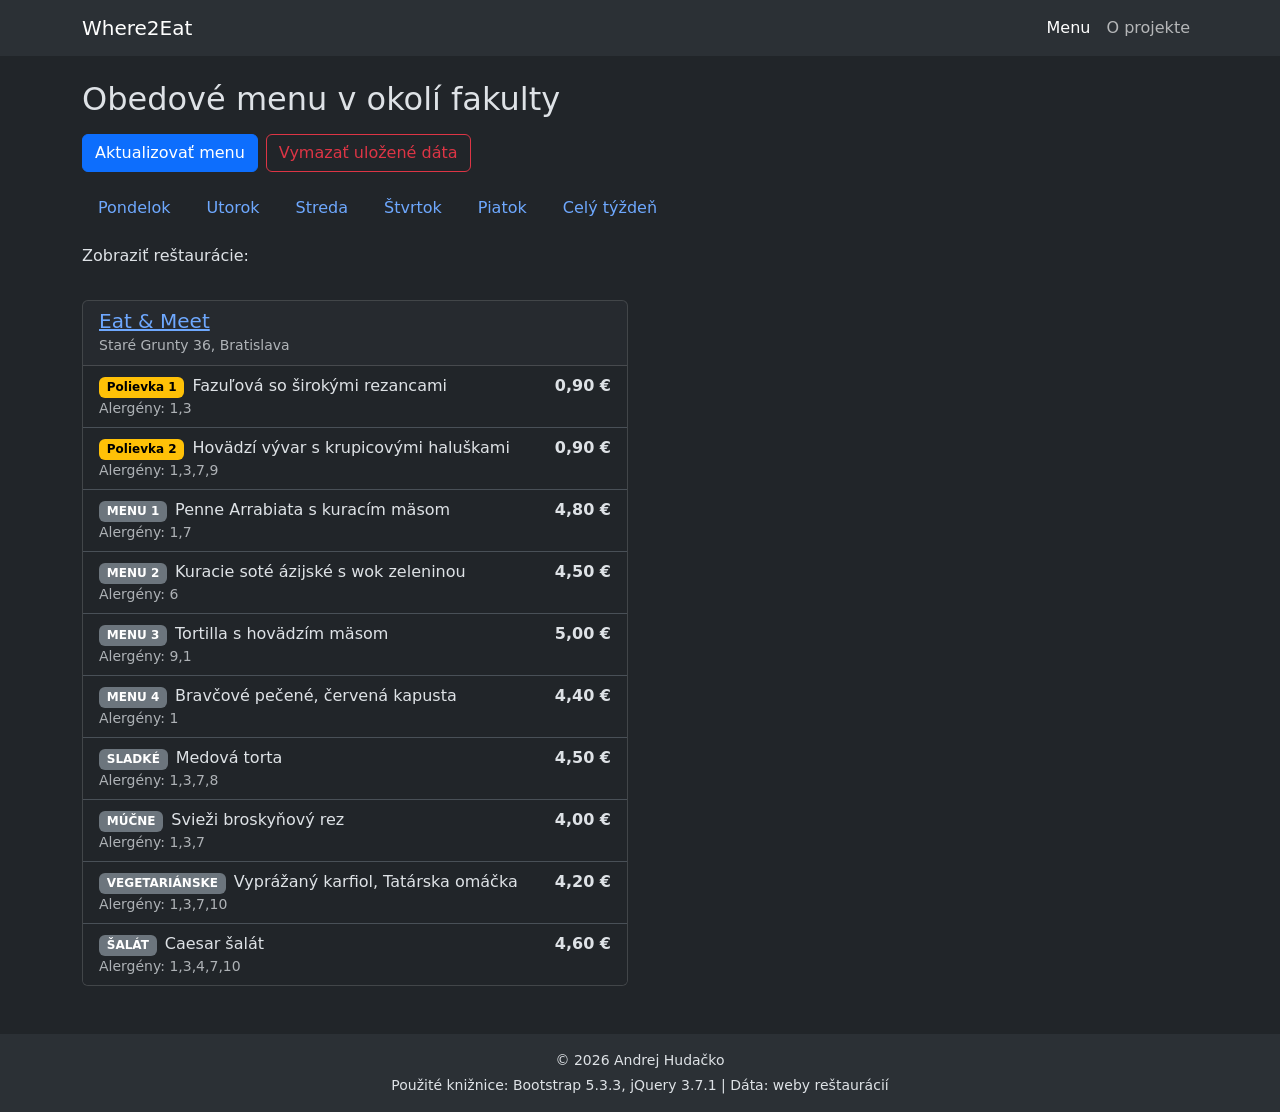
==== index.html @ 6b37eb82 "Prepínanie dní cez záložky (jQuery)" ====
<!DOCTYPE html>
<html lang="sk" data-bs-theme="dark">
<head>
    <meta charset="UTF-8">
    <meta name="viewport" content="width=device-width, initial-scale=1.0">
    <title>Where2Eat | Obedové menu v okolí FEI</title>
    <meta name="descripti                  on" content="Denné menu reštaurácií v okolí FEI STU na jednom mieste.">
    <link rel="icon" type="image/png" href="favicon_p.png">

    <!-- Bootstrap (CSS knižnica) -->
    <link rel="stylesheet" href="https://cdn.jsdelivr.net/npm/bootstrap@5.3.3/dist/css/bootstrap.min.css">
    <!-- vlastné štýly až po Bootstrape, aby ich mohli prepísať -->
    <link rel="stylesheet" href="css/styles.css">
</head>
<body>
    <header>
        <!-- navbar-expand-md: na mobile sa menu zbalí do hamburgera -->
        <nav class="navbar navbar-expand-md bg-body-tertiary">
            <div class="container">
                <a class="navbar-brand" href="index.html">Where2Eat</a>
                <button class="navbar-toggler" type="button" data-bs-toggle="collapse"
                        data-bs-target="#main-nav" aria-controls="main-nav"
                        aria-expanded="false" aria-label="Zobraziť menu">
                    <span class="navbar-toggler-icon"></span>
                </button>
                <div class="collapse navbar-collapse" id="main-nav">
                    <ul class="navbar-nav ms-auto">
                        <li class="nav-item"><a class="nav-link active" href="index.html">Menu</a></li>
                        <li class="nav-item"><a class="nav-link" href="docs/about_project.html">O projekte</a></li>
                    </ul>
                </div>
            </div>
        </nav>
    </header>

    <main class="container my-4">
        <h1 class="h2 mb-3">Obedové menu v okolí fakulty</h1>

        <!-- tlačidlá na obnovu a vymazanie dát -->
        <section class="mb-3 d-flex flex-wrap gap-2" aria-label="Ovládanie dát">
            <button type="button" class="btn btn-primary" id="btn-update">Aktualizovať menu</button>
            <button type="button" class="btn btn-outline-danger" id="btn-clear">Vymazať uložené dáta</button>
        </section>

        <!-- výber dňa (JS prepína triedu active) -->
        <nav aria-label="Výber dňa" class="mb-3">
            <ul class="nav nav-pills flex-wrap gap-1" id="day-tabs"> 
                <li class="nav-item"><button type="button" class="nav-link" data-day="1">Pondelok</button></li>
                <li class="nav-item"><button type="button" class="nav-link" data-day="2">Utorok</button></li>
                <li class="nav-item"><button type="button" class="nav-link" data-day="3">Streda</button></li>
                <li class="nav-item"><button type="button" class="nav-link" data-day="4">Štvrtok</button></li>
                <li class="nav-item"><button type="button" class="nav-link" data-day="5">Piatok</button></li>
                <li class="nav-item"><button type="button" class="nav-link" data-day="week">Celý týždeň</button></li>
            </ul>
        </nav>

        <!-- filter reštaurácií (zaškrtávacie políčka doplní JS) -->
        <fieldset class="mb-4">
            <legend class="fs-6">Zobraziť reštaurácie:</legend>
            <div id="restaurant-filter" class="d-flex flex-wrap gap-3"></div>
        </fieldset>

        <!-- indikátor načítavania; d-none = skryté -->
        <div id="loading" class="text-center my-5 d-none">
            <div class="spinner-border" role="status">
                <span class="visually-hidden">Načítavam…</span>
            </div>
            <p class="mt-2">Načítavam menu…</p>
        </div>

        <!-- sem JS vykreslí karty reštaurácií --> 
        <section id="menu" class="row g-4" aria-live="polite"></section>
    </main>

    <footer class="bg-body-tertiary py-3 mt-5">
        <div class="container text-center small">
            <p class="mb-1">&copy; 2026 Andrej Hudačko</p>
            <p class="mb-0">Použité knižnice: Bootstrap 5.3.3, jQuery 3.7.1 | Dáta: weby reštaurácií</p>
        </div>
    </footer>

    <!-- jQuery a Bootstrap (JS) -->
    <script src="https://code.jquery.com/jquery-3.7.1.min.js"></script>
    <script src="https://cdn.jsdelivr.net/npm/bootstrap@5.3.3/dist/js/bootstrap.bundle.min.js"></script>
    <!-- vlastný kód; poradie: parsery, ukladanie, hlavná logika -->
    <script src="js/parsers.js"></script>
    <script src="js/storage.js"></script>
    <script src="js/app.js"></script>
</body>
</html>
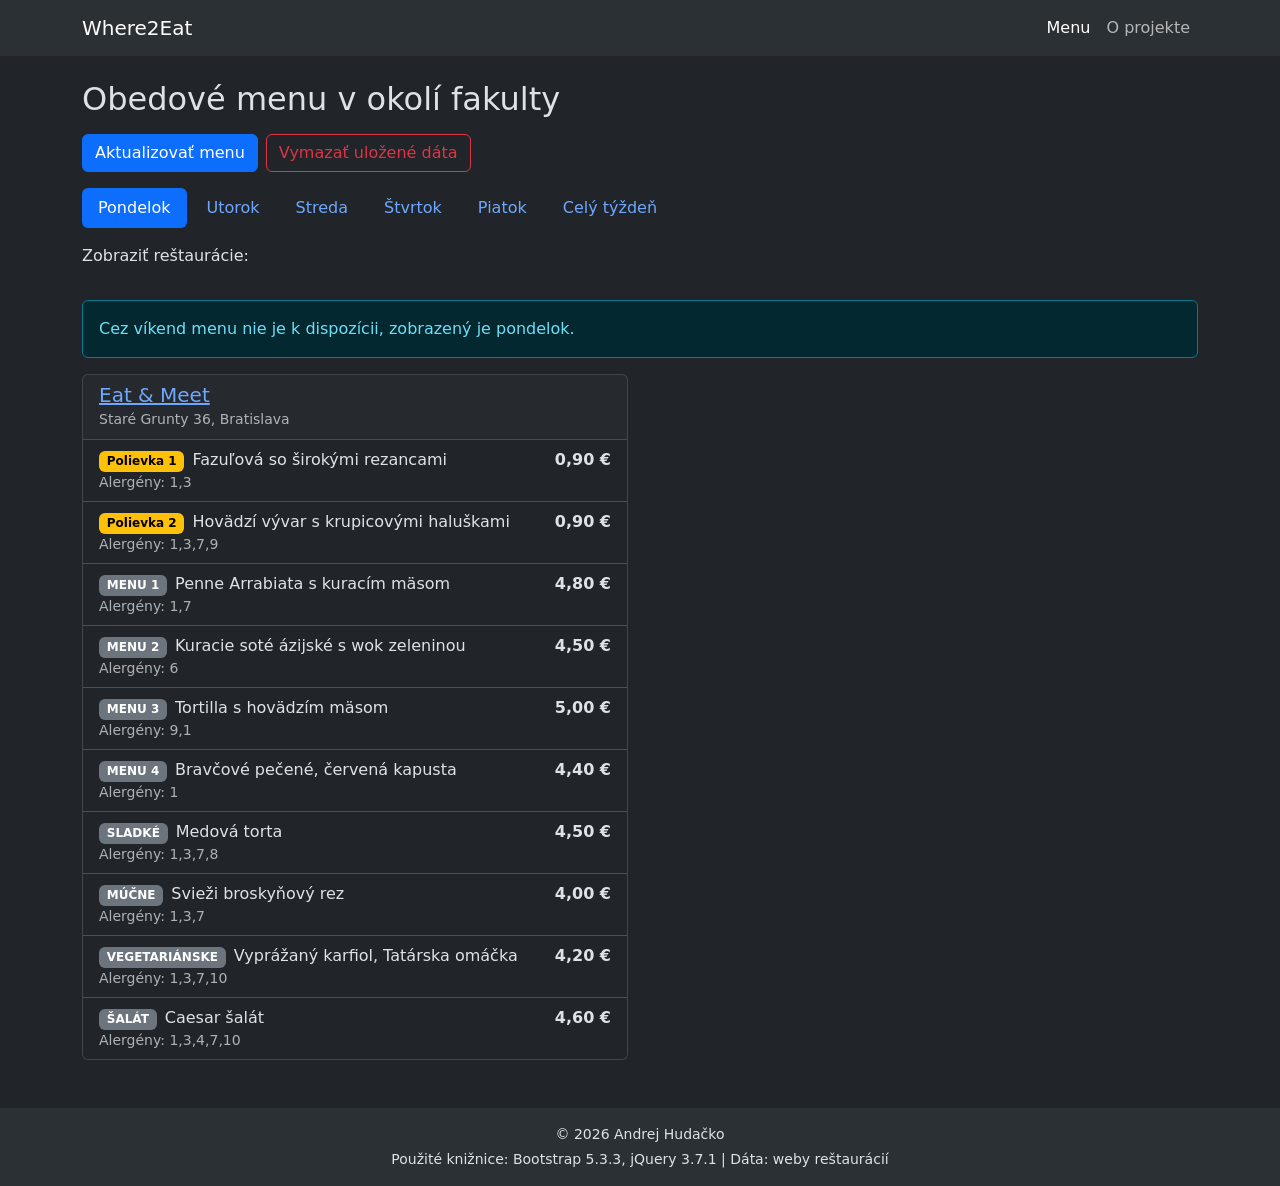
==== commit 092055a7: "Predvolený dnešný deň, správa cez víkend" ====
--- a/index.html
+++ b/index.html
@@ -60,6 +60,8 @@
             <div id="restaurant-filter" class="d-flex flex-wrap gap-3"></div>
         </fieldset>
 
+
+        <p id="weekend-msg" class="alert alert-info d-none">Cez víkend menu nie je k dispozícii, zobrazený je pondelok.</p>
         <!-- indikátor načítavania; d-none = skryté -->
         <div id="loading" class="text-center my-5 d-none">
             <div class="spinner-border" role="status">
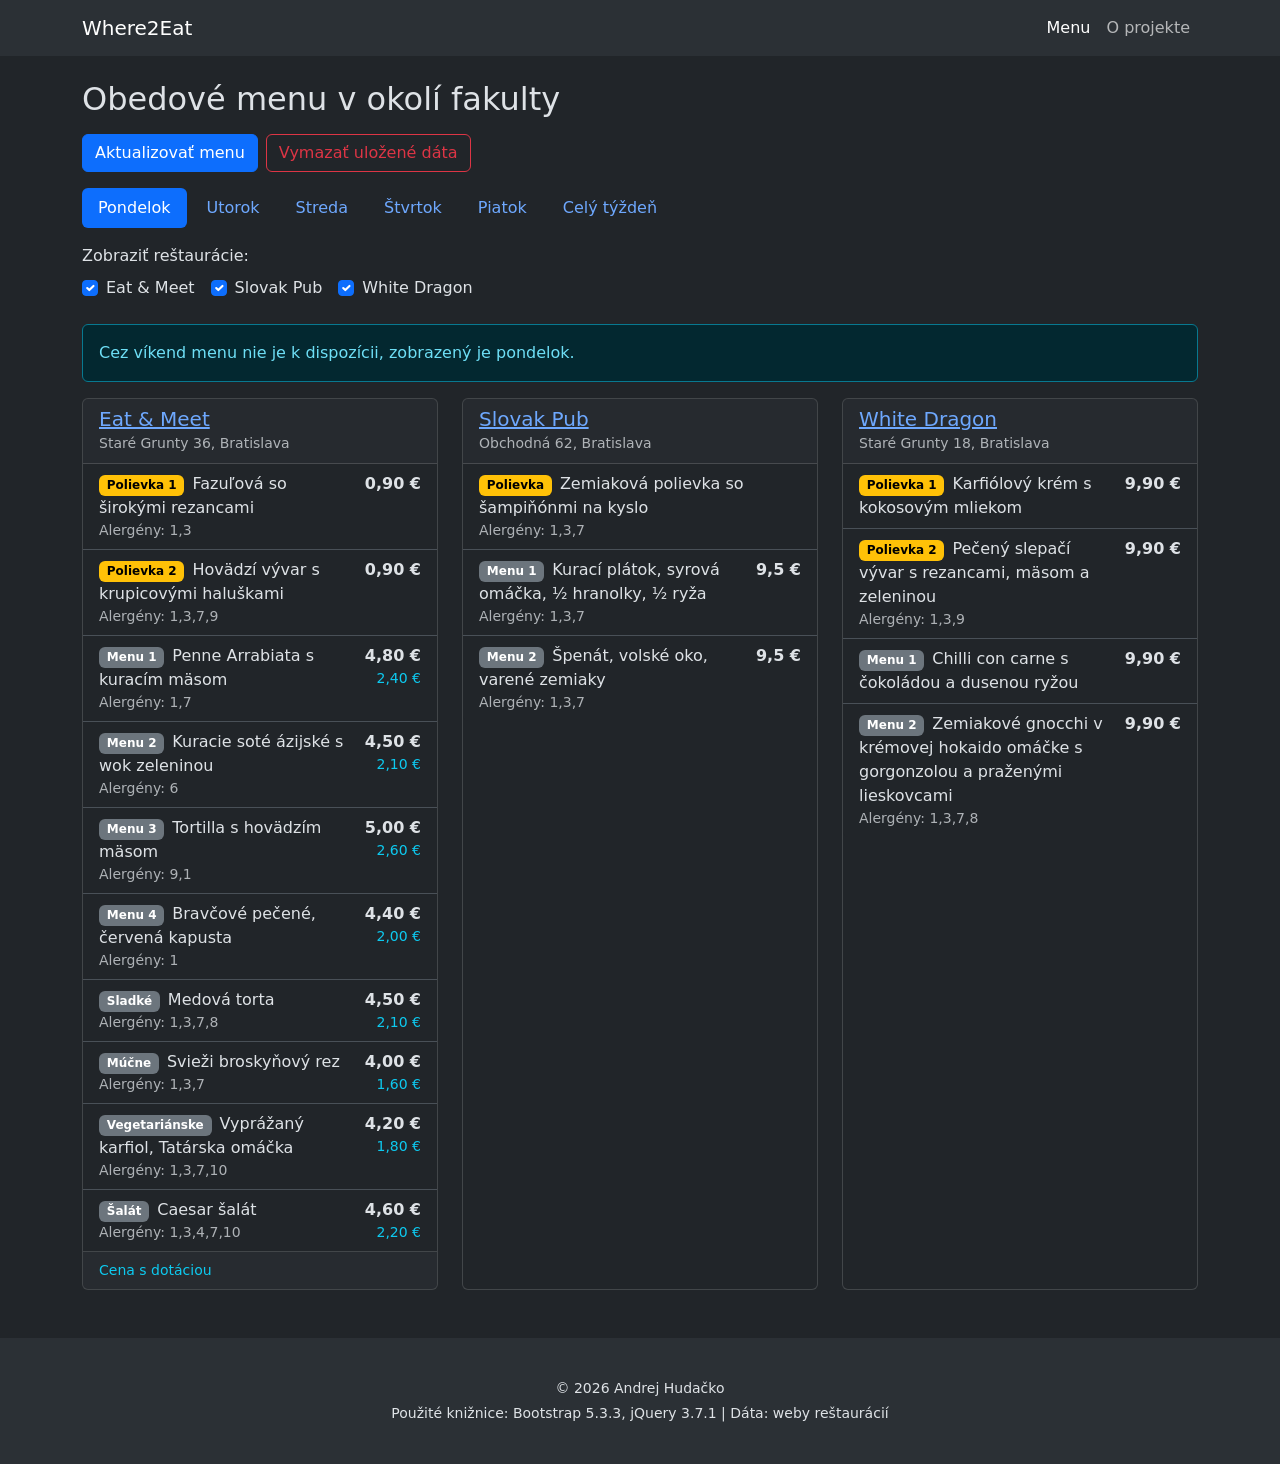
==== commit 9cdc3786: "storage.js: ukladanie a načítanie menu z localStorage" ====
--- a/index.html
+++ b/index.html
@@ -1,84 +1,141 @@
-<!DOCTYPE html>
+<!-- 
+    BOOTSTRAP -> classy pri prvkoch: 
+        m / p -> margin / padding
+        t / b / s / e -> top / bottom / start / end
+        x / y -> horizontal (vlavo aj v pravo spolu) / vertical (hore dole spolu)
+        bez pismena -> vsetkymi smermi
+        cislo (0-5) -> velkost 1 2 3 4 5
+
+        d-flex -> posklada deti vedla seba
+        flex-wrap -> povolí zalomenie
+        justify-content-between -> roztiahne do kraja
+        gap-2 -> medzera mezi nimi
+        text-end -> zarovná text doprava
+        text-nowrap -> zakaze zalamovanie
+        d-none -> skryje prvok
+        d-block -> zobrazi prvok ako blok
+        container -> vycentruje obsah a obmedzi sirku
+
+-->
+
+<!doctype html>
 <html lang="sk" data-bs-theme="dark">
-<head>
-    <meta charset="UTF-8">
-    <meta name="viewport" content="width=device-width, initial-scale=1.0">
+  <head>
+    <meta charset="UTF-8" />
+    <meta name="viewport" content="width=device-width, initial-scale=1.0" />
     <title>Where2Eat | Obedové menu v okolí FEI</title>
-    <meta name="descripti                  on" content="Denné menu reštaurácií v okolí FEI STU na jednom mieste.">
-    <link rel="icon" type="image/png" href="favicon_p.png">
+    <meta
+      name="descripti                  on"
+      content="Denné menu reštaurácií v okolí FEI STU na jednom mieste."
+    />
+    <link rel="icon" type="image/png" href="favicon_p.png" />
 
     <!-- Bootstrap (CSS knižnica) -->
-    <link rel="stylesheet" href="https://cdn.jsdelivr.net/npm/bootstrap@5.3.3/dist/css/bootstrap.min.css">
+    <link
+      rel="stylesheet"
+      href="https://cdn.jsdelivr.net/npm/bootstrap@5.3.3/dist/css/bootstrap.min.css"
+    />
     <!-- vlastné štýly až po Bootstrape, aby ich mohli prepísať -->
-    <link rel="stylesheet" href="css/styles.css">
-</head>
-<body>
+    <link rel="stylesheet" href="css/styles.css" />
+  </head>
+  <body>
     <header>
-        <!-- navbar-expand-md: na mobile sa menu zbalí do hamburgera -->
-        <nav class="navbar navbar-expand-md bg-body-tertiary">
-            <div class="container">
-                <a class="navbar-brand" href="index.html">Where2Eat</a>
-                <button class="navbar-toggler" type="button" data-bs-toggle="collapse"
-                        data-bs-target="#main-nav" aria-controls="main-nav"
-                        aria-expanded="false" aria-label="Zobraziť menu">
-                    <span class="navbar-toggler-icon"></span>
-                </button>
-                <div class="collapse navbar-collapse" id="main-nav">
-                    <ul class="navbar-nav ms-auto">
-                        <li class="nav-item"><a class="nav-link active" href="index.html">Menu</a></li>
-                        <li class="nav-item"><a class="nav-link" href="docs/about_project.html">O projekte</a></li>
-                    </ul>
-                </div>
-            </div>
-        </nav>
+      <!-- navbar-expand-md: na mobile sa menu zbalí do hamburgera -->
+      <nav class="navbar navbar-expand-md bg-body-tertiary">
+        <div class="container">
+          <a class="navbar-brand" href="index.html">Where2Eat</a>
+          <button
+            class="navbar-toggler"
+            type="button"
+            data-bs-toggle="collapse"
+            data-bs-target="#main-nav"
+
+            
+          >
+            <span class="navbar-toggler-icon"></span>
+          </button>
+          <div class="collapse navbar-collapse" id="main-nav">
+            <ul class="navbar-nav ms-auto">
+              <li class="nav-item">
+                <a class="nav-link active" href="index.html">Menu</a>
+              </li>
+              <li class="nav-item">
+                <a class="nav-link" href="docs/about_project.html"
+                  >O projekte</a
+                >
+              </li>
+            </ul>
+          </div>
+        </div>
+      </nav>
     </header>
 
     <main class="container my-4">
-        <h1 class="h2 mb-3">Obedové menu v okolí fakulty</h1>
+      <h1 class="h2 mb-3">Obedové menu v okolí fakulty</h1>
 
-        <!-- tlačidlá na obnovu a vymazanie dát -->
-        <section class="mb-3 d-flex flex-wrap gap-2" aria-label="Ovládanie dát">
-            <button type="button" class="btn btn-primary" id="btn-update">Aktualizovať menu</button>
-            <button type="button" class="btn btn-outline-danger" id="btn-clear">Vymazať uložené dáta</button>
-        </section>
+      <!-- tlačidlá na obnovu a vymazanie dát -->
+      <section class="mb-3 d-flex flex-wrap gap-2">
+        <button type="button" class="btn btn-primary" id="btn-update">
+          Aktualizovať menu
+        </button>
+        <button type="button" class="btn btn-outline-danger" id="btn-clear">
+          Vymazať uložené dáta
+        </button>
+      </section>
 
-        <!-- výber dňa (JS prepína triedu active) -->
-        <nav aria-label="Výber dňa" class="mb-3">
-            <ul class="nav nav-pills flex-wrap gap-1" id="day-tabs"> 
-                <li class="nav-item"><button type="button" class="nav-link" data-day="1">Pondelok</button></li>
-                <li class="nav-item"><button type="button" class="nav-link" data-day="2">Utorok</button></li>
-                <li class="nav-item"><button type="button" class="nav-link" data-day="3">Streda</button></li>
-                <li class="nav-item"><button type="button" class="nav-link" data-day="4">Štvrtok</button></li>
-                <li class="nav-item"><button type="button" class="nav-link" data-day="5">Piatok</button></li>
-                <li class="nav-item"><button type="button" class="nav-link" data-day="week">Celý týždeň</button></li>
-            </ul>
-        </nav>
+      <!-- výber dňa (JS prepína triedu active) -->
+      <nav  class="mb-3">
+        <ul class="nav nav-pills flex-wrap gap-1" id="day-tabs">
+          <li class="nav-item">
+            <button type="button" class="nav-link" data-day="1"> Pondelok</button>
+          </li>
+          <li class="nav-item">
+            <button type="button" class="nav-link" data-day="2">Utorok</button>
+          </li>
+          <li class="nav-item">
+            <button type="button" class="nav-link" data-day="3">Streda</button>
+          </li>
+          <li class="nav-item">
+            <button type="button" class="nav-link" data-day="4">Štvrtok</button>
+          </li>
+          <li class="nav-item">
+            <button type="button" class="nav-link" data-day="5">Piatok</button>
+          </li>
+          <li class="nav-item">
+            <button type="button" class="nav-link" data-day="week">
+              Celý týždeň
+            </button>
+          </li>
+        </ul>
+      </nav>
 
-        <!-- filter reštaurácií (zaškrtávacie políčka doplní JS) -->
-        <fieldset class="mb-4">
-            <legend class="fs-6">Zobraziť reštaurácie:</legend>
-            <div id="restaurant-filter" class="d-flex flex-wrap gap-3"></div>
-        </fieldset>
+      <!-- filter reštaurácií (zaškrtávacie políčka doplní JS) -->
+      <fieldset class="mb-4">
+        <legend class="fs-6">Zobraziť reštaurácie:</legend>
+        <div id="restaurant-filter" class="d-flex flex-wrap gap-3"></div>
+      </fieldset>
 
+      <p id="weekend-msg" class="alert alert-info d-none"> Cez víkend menu nie je k dispozícii, zobrazený je pondelok.</p>
+      <!-- indikátor načítavania; d-none = skryté -->
+      <div id="loading" class="text-center my-5 d-none">
+        <div class="spinner-border" role="status">
+          <span class="visually-hidden">Načítavam…</span>
+        </div>
+        <p class="mt-2">Načítavam menu…</p>
+      </div>
 
-        <p id="weekend-msg" class="alert alert-info d-none">Cez víkend menu nie je k dispozícii, zobrazený je pondelok.</p>
-        <!-- indikátor načítavania; d-none = skryté -->
-        <div id="loading" class="text-center my-5 d-none">
-            <div class="spinner-border" role="status">
-                <span class="visually-hidden">Načítavam…</span>
-            </div>
-            <p class="mt-2">Načítavam menu…</p>
-        </div>
-
-        <!-- sem JS vykreslí karty reštaurácií --> 
-        <section id="menu" class="row g-4" aria-live="polite"></section>
+      <!-- sem JS vykreslí karty reštaurácií -->
+      <section id="menu" class="row g-4"></section>
     </main>
 
     <footer class="bg-body-tertiary py-3 mt-5">
-        <div class="container text-center small">
-            <p class="mb-1">&copy; 2026 Andrej Hudačko</p>
-            <p class="mb-0">Použité knižnice: Bootstrap 5.3.3, jQuery 3.7.1 | Dáta: weby reštaurácií</p>
-        </div>
+      <div class="container text-center small">
+        <p class="mb-1 mt-4">&copy; 2026 Andrej Hudačko</p>
+        <p class="mb-4">
+          Použité knižnice: Bootstrap 5.3.3, jQuery 3.7.1 | Dáta: weby
+          reštaurácií
+        </p>
+      </div>
     </footer>
 
     <!-- jQuery a Bootstrap (JS) -->
@@ -88,5 +145,5 @@
     <script src="js/parsers.js"></script>
     <script src="js/storage.js"></script>
     <script src="js/app.js"></script>
-</body>
-</html>+  </body>
+</html>
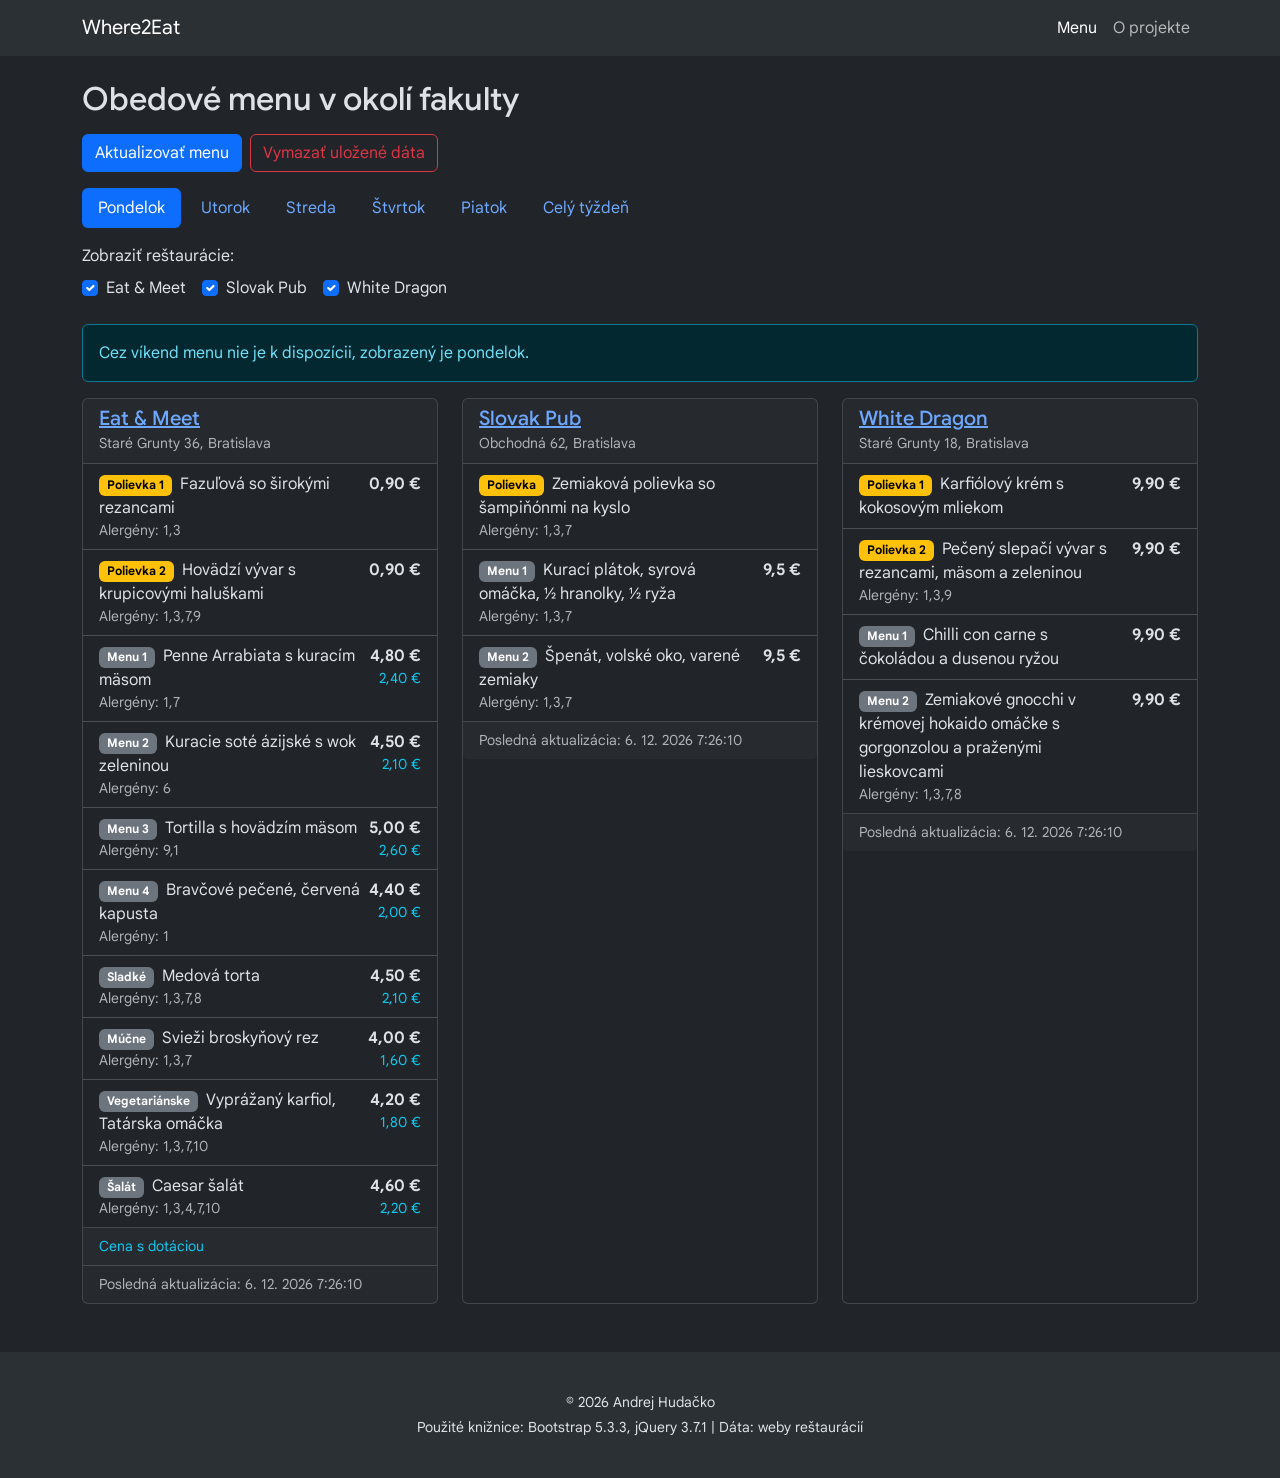
==== commit d19a6851: "readme" ====
--- a/index.html
+++ b/index.html
@@ -20,122 +20,109 @@
 
 <!doctype html>
 <html lang="sk" data-bs-theme="dark">
-  <head>
+
+<head>
     <meta charset="UTF-8" />
     <meta name="viewport" content="width=device-width, initial-scale=1.0" />
     <title>Where2Eat | Obedové menu v okolí FEI</title>
-    <meta
-      name="descripti                  on"
-      content="Denné menu reštaurácií v okolí FEI STU na jednom mieste."
-    />
+    <meta name="descripti                  on" content="Denné menu reštaurácií v okolí FEI STU na jednom mieste." />
     <link rel="icon" type="image/png" href="favicon_p.png" />
 
     <!-- Bootstrap (CSS knižnica) -->
-    <link
-      rel="stylesheet"
-      href="https://cdn.jsdelivr.net/npm/bootstrap@5.3.3/dist/css/bootstrap.min.css"
-    />
+    <link rel="stylesheet" href="https://cdn.jsdelivr.net/npm/bootstrap@5.3.3/dist/css/bootstrap.min.css" />
     <!-- vlastné štýly až po Bootstrape, aby ich mohli prepísať -->
     <link rel="stylesheet" href="css/styles.css" />
-  </head>
-  <body>
+</head>
+
+<body>
     <header>
-      <!-- navbar-expand-md: na mobile sa menu zbalí do hamburgera -->
-      <nav class="navbar navbar-expand-md bg-body-tertiary">
-        <div class="container">
-          <a class="navbar-brand" href="index.html">Where2Eat</a>
-          <button
-            class="navbar-toggler"
-            type="button"
-            data-bs-toggle="collapse"
-            data-bs-target="#main-nav"
-
-            
-          >
-            <span class="navbar-toggler-icon"></span>
-          </button>
-          <div class="collapse navbar-collapse" id="main-nav">
-            <ul class="navbar-nav ms-auto">
-              <li class="nav-item">
-                <a class="nav-link active" href="index.html">Menu</a>
-              </li>
-              <li class="nav-item">
-                <a class="nav-link" href="docs/about_project.html"
-                  >O projekte</a
-                >
-              </li>
-            </ul>
-          </div>
-        </div>
-      </nav>
+        <!-- navbar-expand-md: na mobile sa menu zbalí do hamburgera -->
+        <nav class="navbar navbar-expand-md bg-body-tertiary">
+            <div class="container">
+                <a class="navbar-brand" href="index.html">Where2Eat</a>
+                <button class="navbar-toggler" type="button" data-bs-toggle="collapse" data-bs-target="#main-nav">
+                    <span class="navbar-toggler-icon"></span>
+                </button>
+                <div class="collapse navbar-collapse" id="main-nav">
+                    <ul class="navbar-nav ms-auto">
+                        <li class="nav-item">
+                            <a class="nav-link active" href="index.html">Menu</a>
+                        </li>
+                        <li class="nav-item">
+                            <a class="nav-link" href="docs/about_project.html">O projekte</a>
+                        </li>
+                    </ul>
+                </div>
+            </div>
+        </nav>
     </header>
 
     <main class="container my-4">
-      <h1 class="h2 mb-3">Obedové menu v okolí fakulty</h1>
+        <h1 class="h2 mb-3 ">Obedové menu v okolí fakulty</h1>
 
-      <!-- tlačidlá na obnovu a vymazanie dát -->
-      <section class="mb-3 d-flex flex-wrap gap-2">
-        <button type="button" class="btn btn-primary" id="btn-update">
-          Aktualizovať menu
-        </button>
-        <button type="button" class="btn btn-outline-danger" id="btn-clear">
-          Vymazať uložené dáta
-        </button>
-      </section>
+        <!-- tlačidlá na obnovu a vymazanie dát -->
+        <section class="mb-3 d-flex flex-wrap gap-2">
+            <button type="button" class="btn btn-primary" id="btn-update">
+                Aktualizovať menu
+            </button>
+            <button type="button" class="btn btn-outline-danger" id="btn-clear">
+                Vymazať uložené dáta
+            </button>
+        </section>
 
-      <!-- výber dňa (JS prepína triedu active) -->
-      <nav  class="mb-3">
-        <ul class="nav nav-pills flex-wrap gap-1" id="day-tabs">
-          <li class="nav-item">
-            <button type="button" class="nav-link" data-day="1"> Pondelok</button>
-          </li>
-          <li class="nav-item">
-            <button type="button" class="nav-link" data-day="2">Utorok</button>
-          </li>
-          <li class="nav-item">
-            <button type="button" class="nav-link" data-day="3">Streda</button>
-          </li>
-          <li class="nav-item">
-            <button type="button" class="nav-link" data-day="4">Štvrtok</button>
-          </li>
-          <li class="nav-item">
-            <button type="button" class="nav-link" data-day="5">Piatok</button>
-          </li>
-          <li class="nav-item">
-            <button type="button" class="nav-link" data-day="week">
-              Celý týždeň
-            </button>
-          </li>
-        </ul>
-      </nav>
+        <!-- výber dňa (JS prepína triedu active) -->
+        <nav class="mb-3">
+            <ul class="nav nav-pills flex-wrap gap-1" id="day-tabs">
+                <li class="nav-item">
+                    <button type="button" class="nav-link" data-day="1">Pondelok</button>
+                </li>
+                <li class="nav-item">
+                    <button type="button" class="nav-link" data-day="2">Utorok</button>
+                </li>
+                <li class="nav-item">
+                    <button type="button" class="nav-link" data-day="3">Streda</button>
+                </li>
+                <li class="nav-item">
+                    <button type="button" class="nav-link" data-day="4">Štvrtok</button>
+                </li>
+                <li class="nav-item">
+                    <button type="button" class="nav-link" data-day="5">Piatok</button>
+                </li>
+                <li class="nav-item">
+                    <button type="button" class="nav-link" data-day="week"> Celý týždeň</button>
+                </li>
+            </ul>
+        </nav>
 
-      <!-- filter reštaurácií (zaškrtávacie políčka doplní JS) -->
-      <fieldset class="mb-4">
-        <legend class="fs-6">Zobraziť reštaurácie:</legend>
-        <div id="restaurant-filter" class="d-flex flex-wrap gap-3"></div>
-      </fieldset>
+        <!-- filter reštaurácií (zaškrtávacie políčka doplní JS) -->
+        <fieldset class="mb-4">
+            <legend class="fs-6">Zobraziť reštaurácie:</legend>
+            <div id="restaurant-filter" class="d-flex flex-wrap gap-3"></div>
+        </fieldset>
 
-      <p id="weekend-msg" class="alert alert-info d-none"> Cez víkend menu nie je k dispozícii, zobrazený je pondelok.</p>
-      <!-- indikátor načítavania; d-none = skryté -->
-      <div id="loading" class="text-center my-5 d-none">
-        <div class="spinner-border" role="status">
-          <span class="visually-hidden">Načítavam…</span>
+        <p id="weekend-msg" class="alert alert-info d-none">
+            Cez víkend menu nie je k dispozícii, zobrazený je pondelok.
+        </p>
+        <!-- indikátor načítavania; d-none = skryté -->
+        <div id="loading" class="text-center my-5 d-none">
+            <div class="spinner-border" role="status">
+                <span class="visually-hidden">Načítavam…</span>
+            </div>
+            <p class="mt-2">Načítavam menu…</p>
         </div>
-        <p class="mt-2">Načítavam menu…</p>
-      </div>
 
-      <!-- sem JS vykreslí karty reštaurácií -->
-      <section id="menu" class="row g-4"></section>
+        <!-- sem JS vykreslí karty reštaurácií -->
+        <section id="menu" class="row g-4"></section>
     </main>
 
     <footer class="bg-body-tertiary py-3 mt-5">
-      <div class="container text-center small">
-        <p class="mb-1 mt-4">&copy; 2026 Andrej Hudačko</p>
-        <p class="mb-4">
-          Použité knižnice: Bootstrap 5.3.3, jQuery 3.7.1 | Dáta: weby
-          reštaurácií
-        </p>
-      </div>
+        <div class="container text-center small">
+            <p class="mb-1 mt-4">&copy; 2026 Andrej Hudačko</p>
+            <p class="mb-4">
+                Použité knižnice: Bootstrap 5.3.3, jQuery 3.7.1 | Dáta: weby
+                reštaurácií
+            </p>
+        </div>
     </footer>
 
     <!-- jQuery a Bootstrap (JS) -->
@@ -145,5 +132,6 @@
     <script src="js/parsers.js"></script>
     <script src="js/storage.js"></script>
     <script src="js/app.js"></script>
-  </body>
-</html>
+</body>
+
+</html>
--- a/css/styles.css
+++ b/css/styles.css
@@ -0,0 +1,11 @@
+@font-face {
+    font-family: "Google Sans";
+    src: url("../fonts/google-sans.woff2") format("woff2");
+    font-weight: 100 900;
+    font-style: normal;
+    font-display: swap;
+}
+
+body {
+    font-family: "Google Sans", sans-serif;
+}
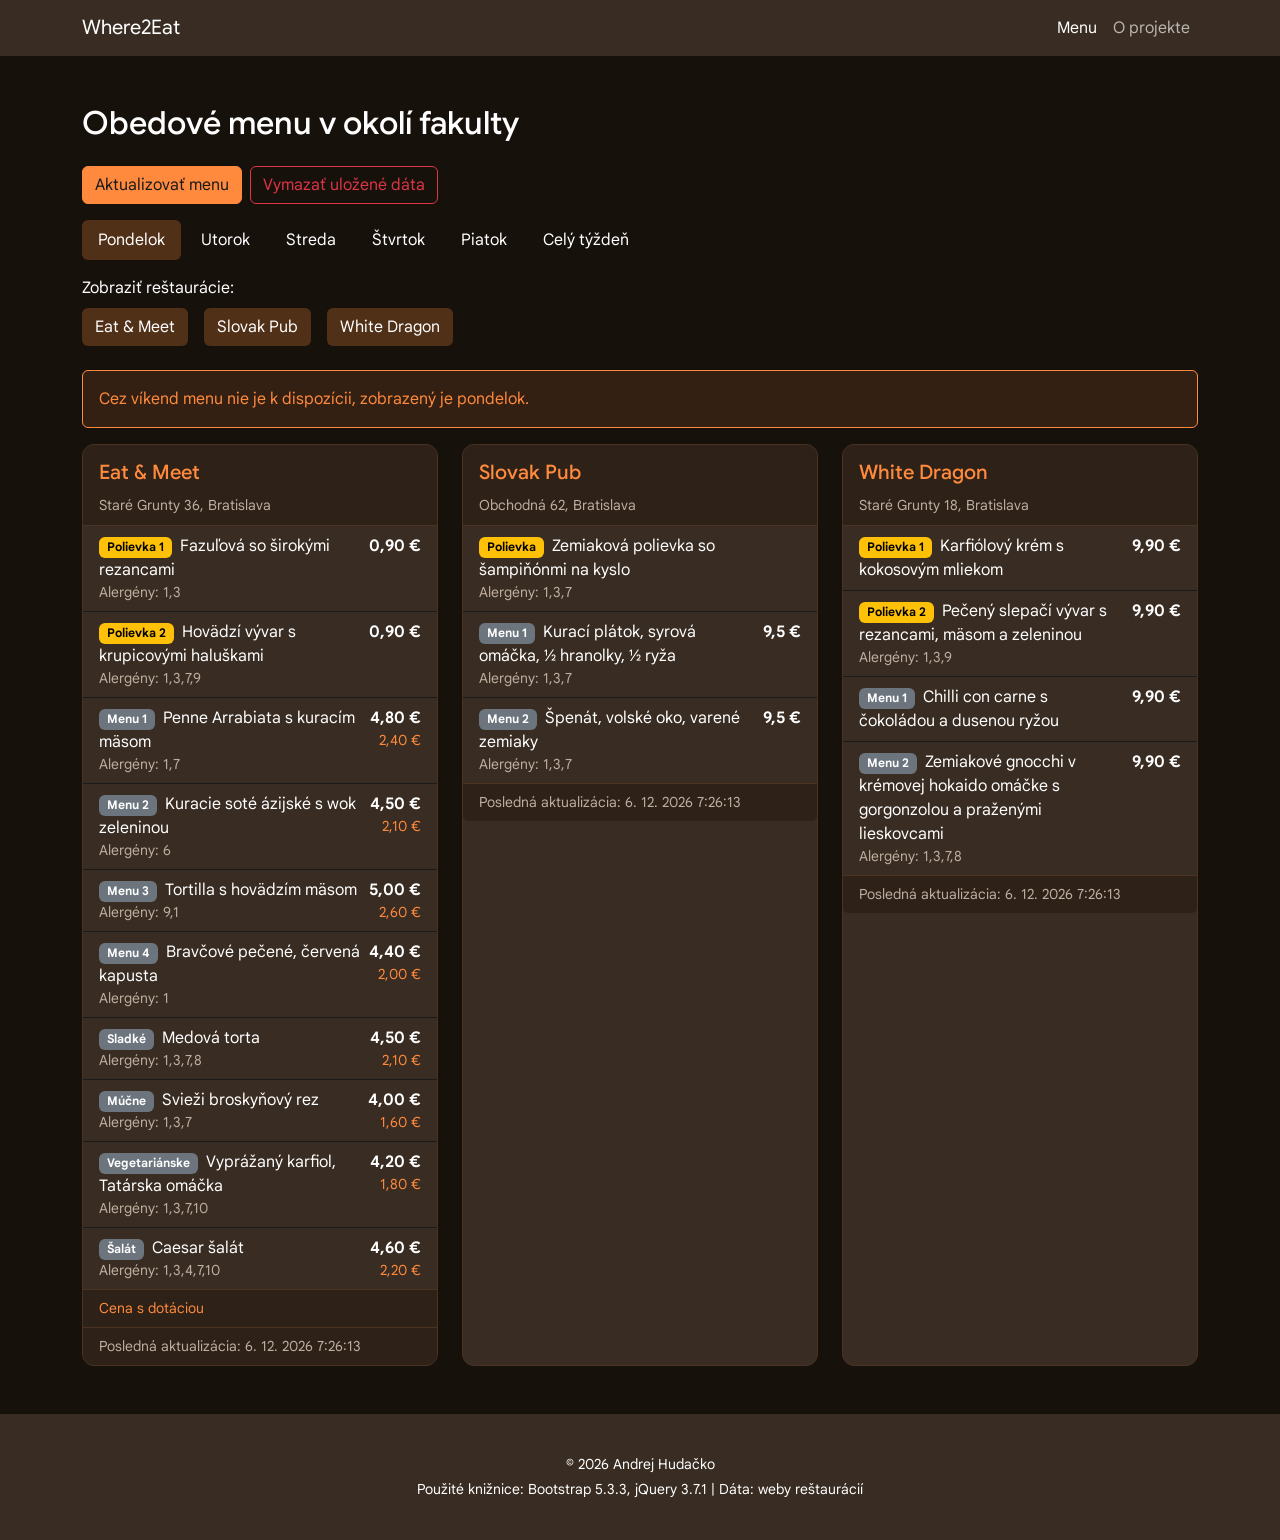
==== commit d3f5d63e: "Pridane CSS" ====
--- a/index.html
+++ b/index.html
@@ -25,7 +25,7 @@
     <meta charset="UTF-8" />
     <meta name="viewport" content="width=device-width, initial-scale=1.0" />
     <title>Where2Eat | Obedové menu v okolí FEI</title>
-    <meta name="descripti                  on" content="Denné menu reštaurácií v okolí FEI STU na jednom mieste." />
+    <meta name="description" content="Denné menu reštaurácií v okolí FEI STU na jednom mieste." />
     <link rel="icon" type="image/png" href="favicon_p.png" />
 
     <!-- Bootstrap (CSS knižnica) -->
@@ -57,8 +57,8 @@
         </nav>
     </header>
 
-    <main class="container my-4">
-        <h1 class="h2 mb-3 ">Obedové menu v okolí fakulty</h1>
+    <main class="container my-4 ">
+        <h1 class="h2 mt-5 mb-4">Obedové menu v okolí fakulty</h1>
 
         <!-- tlačidlá na obnovu a vymazanie dát -->
         <section class="mb-3 d-flex flex-wrap gap-2">
--- a/css/styles.css
+++ b/css/styles.css
@@ -1,3 +1,24 @@
+
+
+/* všetky farby stránky na jednom mieste */
+:root {
+    --bg: #17110c;                       /* pozadie stránky (tmavohnedá) */
+    --surface: #392c22;                  /* karty, navbar, footer */
+    --surface-header: #2d2118;           /* hlavička karty */
+    --border: #4a3322;                   /* okraje */
+    --text: #ffffff;                     /* hlavný text */
+    --text-muted: #bfae9f;               /* druhotný text */
+    --accent: #ff8a3d;                   /* oranžová */
+    --accent-hover: #ffa05e;             /* oranžová pri prejdení myšou */
+    --accent-soft: rgba(255, 138, 61, 0.12);   /* jemné pozadie pri hover */
+    --accent-active: rgba(255, 138, 61, 0.25); /* pozadie zvolenej záložky */
+    --on-accent: #1a1a1a;                /* text na oranžovom tlačidle */
+    --hero-end: #17110c;                 /* koniec prechodu bannera */
+
+    --bs-secondary-color: var(--text-muted); /* prepíše sivú farbu v Bootstrape */
+}
+
+ 
 @font-face {
     font-family: "Google Sans";
     src: url("../fonts/google-sans.woff2") format("woff2");
@@ -8,4 +29,108 @@
 
 body {
     font-family: "Google Sans", sans-serif;
+    background-color: var(--bg);
+    color: var(--text);
+}
+
+a { /*odkazy*/
+    color: var(--accent);
+}
+
+a:hover {
+    color: var(--accent-hover);                 /* odkaz sa pri prejdení myšou zosvetlí */
+}
+
+.bg-body-tertiary {
+    background-color: var(--surface) !important; /* zmení pozadie navbaru a footeru na farbu kariet */
+}
+
+
+
+.nav-pills .nav-link {
+    color: var(--text);                         /* text všetkých záložiek je biely */
+}
+
+.nav-pills .nav-link:hover {
+    background-color: var(--accent-soft);       /* pri prejdení myšou sa za záložkou objaví jemný oranžový obdĺžnik */
+}
+
+/* musí byť až pod :hover, aby pri zvolenej záložke vyhralo toto pravidlo */
+.nav-pills .nav-link.active {
+    background-color: var(--accent-active);     /* zvolená záložka má výraznejší obdĺžnik, ale nie plne oranžový */
+}
+
+
+/*tlacidlo aktualizoavt menu*/ 
+
+.btn-primary { /*bootstrap premenne*/
+    --bs-btn-bg: var(--accent);                 /* pozadie tlačidla je oranžové (namiesto modrej) */
+    --bs-btn-border-color: var(--accent);       /* okraj tlačidla je oranžový */
+
+    --bs-btn-color: var(--on-accent);           /* text v tlačidle je tmavý, aby bol čitateľný */
+
+    --bs-btn-hover-bg: var(--accent-hover);     /* pri prejdení myšou sa pozadie zosvetlí */
+    --bs-btn-hover-border-color: var(--accent-hover); /* okraj sa pri hover zosvetlí tiež */
+    --bs-btn-hover-color: var(--on-accent);     /* text pri hover ostane tmavý */
+    
+    --bs-btn-active-bg: var(--accent-hover);    /* farba pozadia v okamihu kliknutia */
+    --bs-btn-active-border-color: var(--accent-hover); /* farba okraja v okamihu kliknutia */
+    --bs-btn-active-color: var(--on-accent);    /* farba textu v okamihu kliknutia */
+}
+
+
+.form-check-input:checked { /*check*/
+    background-color: var(--accent);            /* zaškrtnuté políčko filtra je oranžové (namiesto modrého) */
+    border-color: var(--accent);                /* okraj zaškrtnutého políčka je oranžový */
+}
+
+/* tlačidlá filtra reštaurácií: rovnaký vzhľad ako záložky dní */
+#restaurant-filter .btn {
+    --bs-btn-color: var(--text);                  /* text je biely */
+    --bs-btn-bg: transparent;                     /* v pokoji bez pozadia */
+    --bs-btn-border-color: transparent;           /* žiadny rámček */
+    
+    --bs-btn-active-bg: var(--accent-active);     /* zapnuté tlačidlo má výraznejšie pozadie */
+    --bs-btn-active-border-color: transparent;    /* a stále bez rámčeka */
+    --bs-btn-active-color: var(--text);         /* s oranžovým textom */
+}
+
+/* vypnuté tlačidlo filtra pri prejdení myšou: jemný oranžový obdĺžnik */
+#restaurant-filter .btn-check:not(:checked) + .btn:hover {
+    background-color: var(--accent-soft);
+}
+
+.spinner-border {
+    color: var(--accent);                       /* točiace sa koliesko pri načítavaní je oranžové */
+}
+
+.alert-info {
+    --bs-alert-color: var(--accent);            /* text správy je oranžový (namiesto tyrkysovej) */
+    --bs-alert-bg: var(--accent-soft);          /* pozadie správy je jemne oranžové */
+    --bs-alert-border-color: var(--accent);     /* okraj správy je oranžový */
+}
+
+/*kary restauracii*/
+
+.card {
+    --bs-card-bg: var(--surface);               /* pozadie karty (tmavohnedá) */
+    --bs-card-border-color: var(--border);      /* farba okraja karty */
+    --bs-card-cap-bg: var(--surface-header);    /* pozadie hlavičky aj pätičky karty */
+    border-radius: 12px;                        /* zaoblené rohy karty */
+    overflow: hidden;                           /* obsah karty nevytŕča cez zaoblené rohy */
+}
+
+.card-header a {
+    text-decoration: none;                      /* názov reštaurácie nie je podčiarknutý (farba prichádza z pravidla pre odkazy) */
+}
+
+/* zoznam jedál vo vnútri karty */
+.list-group {
+    --bs-list-group-bg: transparent;            /* riadky nemajú vlastné pozadie, vidno farbu karty */
+    --bs-list-group-color: var(--text);         /* text riadkov je biely */
+    --bs-list-group-border-color: var(--on-accent);/* čiary medzi riadkami majú hnedú farbu */
+}
+
+.text-accent {
+    color: var(--accent);                       /* oranžový text (ISIC cena a poznámka o dotácii, trieda sa dáva v app.js) */
 }
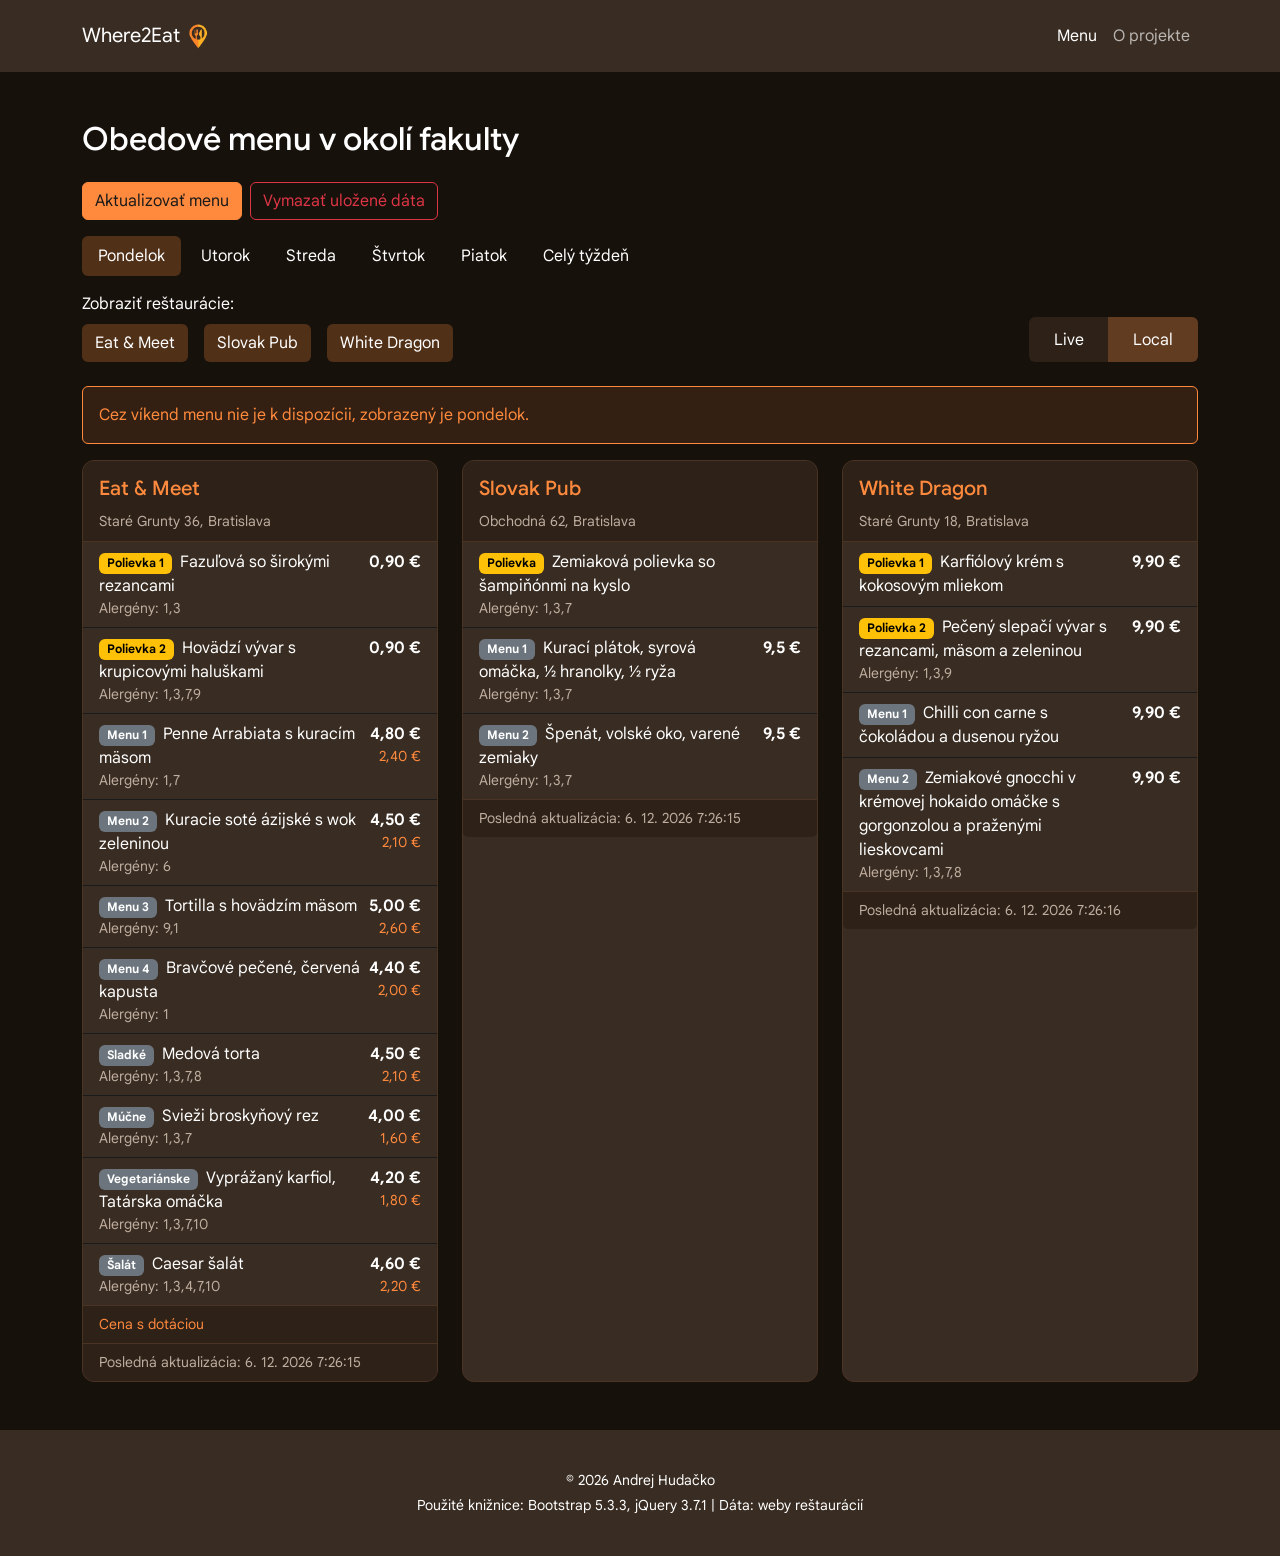
==== commit 444ed3d0: "doladeny design a funkcionality" ====
--- a/index.html
+++ b/index.html
@@ -26,7 +26,11 @@
     <meta name="viewport" content="width=device-width, initial-scale=1.0" />
     <title>Where2Eat | Obedové menu v okolí FEI</title>
     <meta name="description" content="Denné menu reštaurácií v okolí FEI STU na jednom mieste." />
-    <link rel="icon" type="image/png" href="favicon_p.png" />
+    <link rel="icon" type="image/png" href="favicon.png" />
+
+    <meta property="og:title" content="Where2Eat | Obedové menu v okolí FEI" />
+    <meta property="og:description" content="Denné menu reštaurácií v okolí FEI STU na jednom mieste." />
+    <meta property="og:image" content="https://TVOJA-ADRESA/img/preview.png" />
 
     <!-- Bootstrap (CSS knižnica) -->
     <link rel="stylesheet" href="https://cdn.jsdelivr.net/npm/bootstrap@5.3.3/dist/css/bootstrap.min.css" />
@@ -37,9 +41,11 @@
 <body>
     <header>
         <!-- navbar-expand-md: na mobile sa menu zbalí do hamburgera -->
-        <nav class="navbar navbar-expand-md bg-body-tertiary">
+        <nav class="navbar navbar-expand-md bg-body-tertiary py-3">
             <div class="container">
-                <a class="navbar-brand" href="index.html">Where2Eat</a>
+                <a class="navbar-brand" href="index.html">Where2Eat
+                    <img src="img/logo.png" alt="Logo Where2Eat" height="28" />
+                </a>
                 <button class="navbar-toggler" type="button" data-bs-toggle="collapse" data-bs-target="#main-nav">
                     <span class="navbar-toggler-icon"></span>
                 </button>
@@ -95,10 +101,20 @@
         </nav>
 
         <!-- filter reštaurácií (zaškrtávacie políčka doplní JS) -->
-        <fieldset class="mb-4">
-            <legend class="fs-6">Zobraziť reštaurácie:</legend>
-            <div id="restaurant-filter" class="d-flex flex-wrap gap-3"></div>
-        </fieldset>
+        <div class="d-flex flex-wrap justify-content-between align-items-end gap-3 mb-4">
+            <fieldset>
+                <legend class="fs-6">Zobraziť reštaurácie:</legend>
+                <div id="restaurant-filter" class="d-flex flex-wrap gap-3"></div>
+            </fieldset>
+
+            <div id="source-switch" class="btn-group">
+                <input type="radio" class="btn-check" name="source" id="source-live" value="live" autocomplete="off">
+                <label class="btn" for="source-live">Live</label>
+
+                <input type="radio" class="btn-check" name="source" id="source-local" value="local" autocomplete="off" checked>
+                <label class="btn" for="source-local">Local</label>
+            </div>
+        </div>
 
         <p id="weekend-msg" class="alert alert-info d-none">
             Cez víkend menu nie je k dispozícii, zobrazený je pondelok.
--- a/css/styles.css
+++ b/css/styles.css
@@ -13,7 +13,6 @@
     --accent-soft: rgba(255, 138, 61, 0.12);   /* jemné pozadie pri hover */
     --accent-active: rgba(255, 138, 61, 0.25); /* pozadie zvolenej záložky */
     --on-accent: #1a1a1a;                /* text na oranžovom tlačidle */
-    --hero-end: #17110c;                 /* koniec prechodu bannera */
 
     --bs-secondary-color: var(--text-muted); /* prepíše sivú farbu v Bootstrape */
 }
@@ -61,6 +60,10 @@
 }
 
 
+/* tlačidlo dnešného dňa: oranžový text, ak nie je práve zvolené */
+.nav-pills .nav-link.today {
+    color: var(--accent);
+}
 /*tlacidlo aktualizoavt menu*/ 
 
 .btn-primary { /*bootstrap premenne*/
@@ -79,13 +82,15 @@
 }
 
 
+
 .form-check-input:checked { /*check*/
     background-color: var(--accent);            /* zaškrtnuté políčko filtra je oranžové (namiesto modrého) */
     border-color: var(--accent);                /* okraj zaškrtnutého políčka je oranžový */
 }
 
-/* tlačidlá filtra reštaurácií: rovnaký vzhľad ako záložky dní */
-#restaurant-filter .btn {
+/* tlačidlá filtra reštaurácií a prepínača LIVE / LOCAL: rovnaký vzhľad ako záložky dní */
+#restaurant-filter .btn,
+#source-switch .btn {
     --bs-btn-color: var(--text);                  /* text je biely */
     --bs-btn-bg: transparent;                     /* v pokoji bez pozadia */
     --bs-btn-border-color: transparent;           /* žiadny rámček */
@@ -96,8 +101,21 @@
 }
 
 /* vypnuté tlačidlo filtra pri prejdení myšou: jemný oranžový obdĺžnik */
-#restaurant-filter .btn-check:not(:checked) + .btn:hover {
+#restaurant-filter .btn-check:not(:checked) + .btn:hover,
+#source-switch .btn-check:not(:checked) + .btn:hover {
     background-color: var(--accent-soft);
+}
+
+/* tmavý obdĺžnik okolo prepínača LIVE / LOCAL */
+#source-switch {
+    background-color: var(--surface-header);
+    border-radius: var(--bs-border-radius);
+}
+
+/* väčšie odsadenie vnútri tlačidiel prepínača (na mobile ho prepíše pravidlo nižšie) */
+#source-switch .btn {
+    --bs-btn-padding-y: 0.6rem;                 /* zvislé odsadenie */
+    --bs-btn-padding-x: 1.5rem;                 /* vodorovné odsadenie */
 }
 
 .spinner-border {
@@ -133,4 +151,22 @@
 
 .text-accent {
     color: var(--accent);                       /* oranžový text (ISIC cena a poznámka o dotácii, trieda sa dáva v app.js) */
+}
+
+@media (max-width: 576px) {
+    .nav-pills .nav-link {
+        padding: 0.4rem 0.6rem;                 /* menšie odsadenie v záložkách dní */
+        font-size: 0.95rem;                     /* o niečo menšie písmo */
+    }
+
+    #restaurant-filter .btn,
+    #source-switch .btn {
+        --bs-btn-padding-y: 0.4rem;             /* menšie zvislé odsadenie tlačidiel filtra */
+        --bs-btn-padding-x: 0.6rem;             /* menšie vodorovné odsadenie tlačidiel filtra */
+        --bs-btn-font-size: 0.95rem;            /* menšie písmo tlačidiel filtra */
+    }
+
+    h1 {
+        font-size: 1.5rem;                      /* menší hlavný nadpis */
+    }
 }
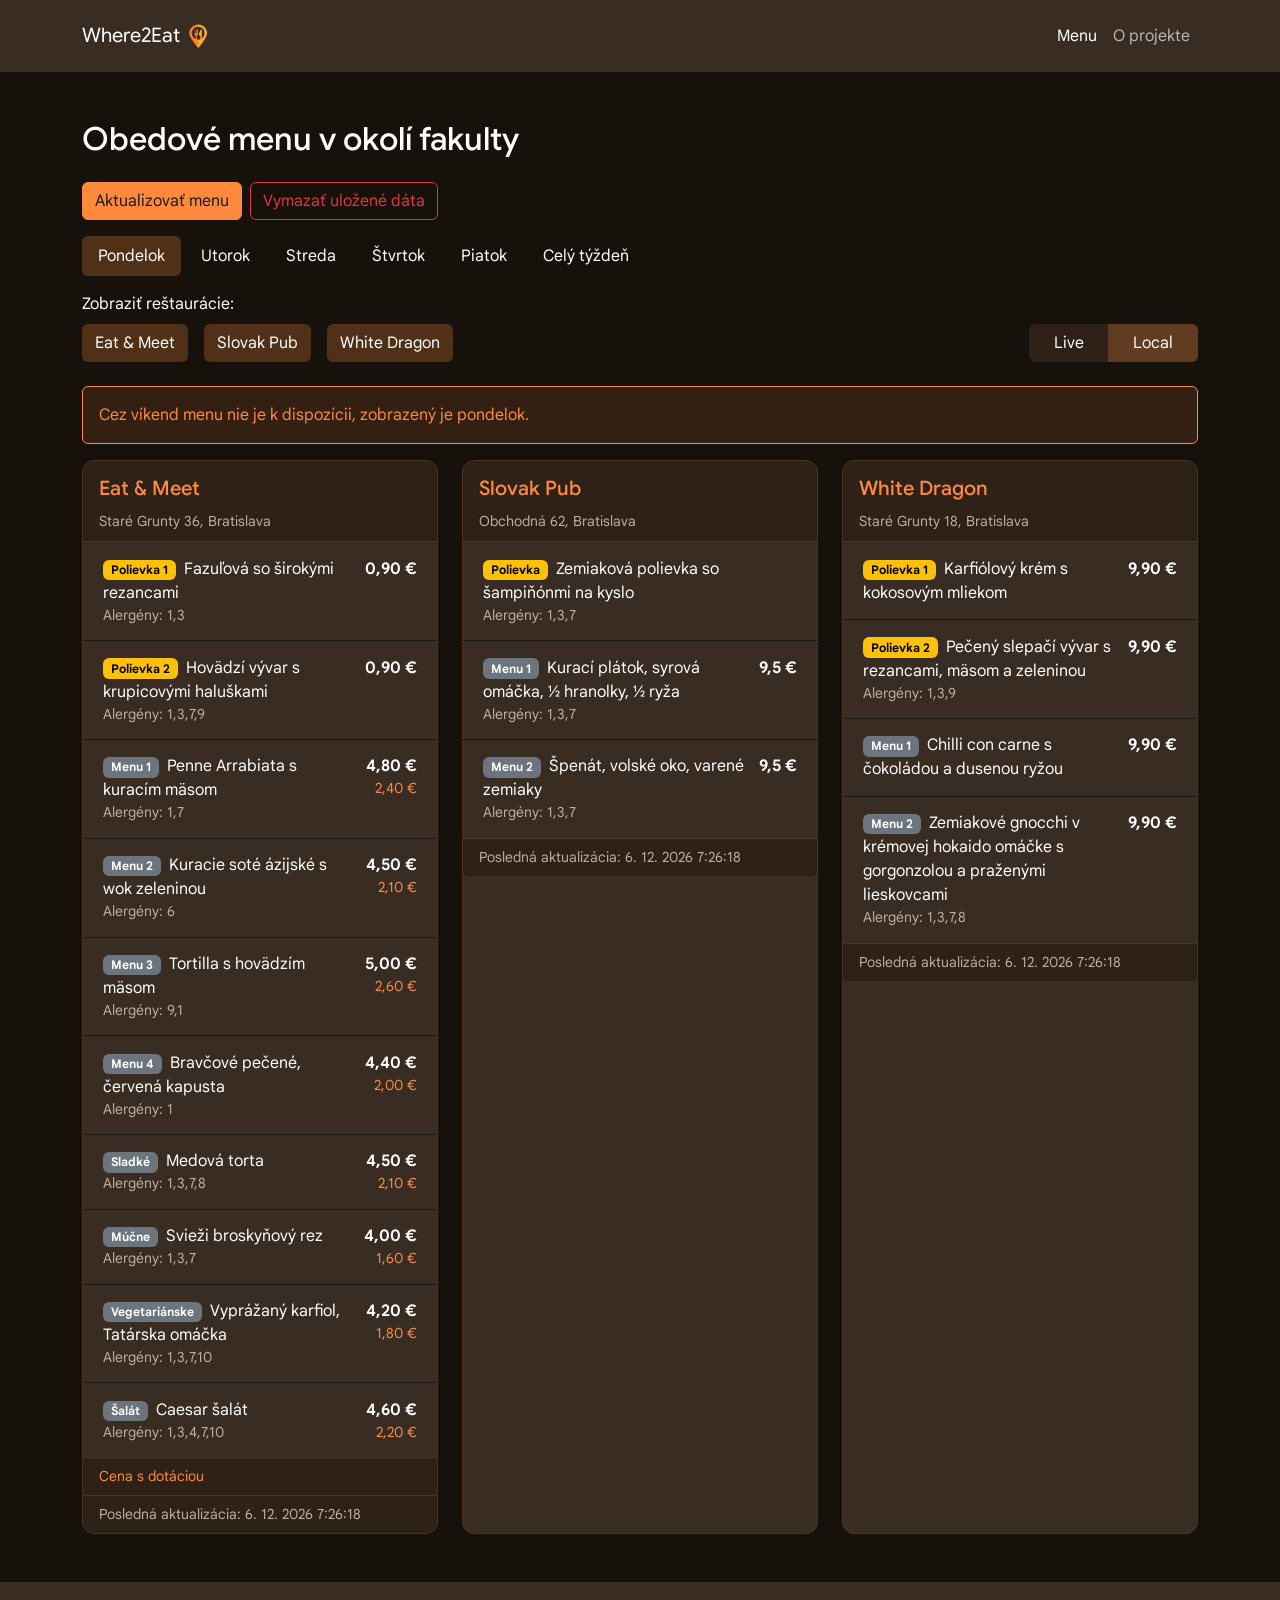
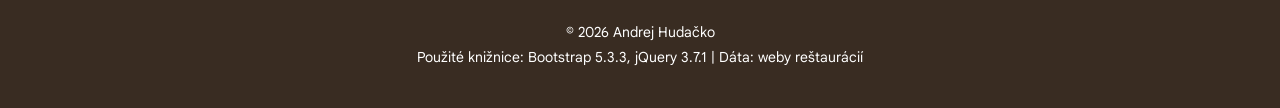
==== commit d79c99cc: "hopefully completed" ====
--- a/index.html
+++ b/index.html
@@ -22,20 +22,20 @@
 <html lang="sk" data-bs-theme="dark">
 
 <head>
-    <meta charset="UTF-8" />
-    <meta name="viewport" content="width=device-width, initial-scale=1.0" />
+    <meta charset="UTF-8">
+    <meta name="viewport" content="width=device-width, initial-scale=1.0">
     <title>Where2Eat | Obedové menu v okolí FEI</title>
-    <meta name="description" content="Denné menu reštaurácií v okolí FEI STU na jednom mieste." />
-    <link rel="icon" type="image/png" href="favicon.png" />
+    <meta name="description" content="Denné menu reštaurácií v okolí FEI STU na jednom mieste.">
+    <link rel="icon" type="image/png" href="img/favicon.png">
 
-    <meta property="og:title" content="Where2Eat | Obedové menu v okolí FEI" />
-    <meta property="og:description" content="Denné menu reštaurácií v okolí FEI STU na jednom mieste." />
-    <meta property="og:image" content="https://TVOJA-ADRESA/img/preview.png" />
+    <meta property="og:title" content="Where2Eat | Obedové menu v okolí FEI">
+    <meta property="og:description" content="Denné menu reštaurácií v okolí FEI STU na jednom mieste.">
+    <meta property="og:image" content="img/favicon.png">
 
     <!-- Bootstrap (CSS knižnica) -->
-    <link rel="stylesheet" href="https://cdn.jsdelivr.net/npm/bootstrap@5.3.3/dist/css/bootstrap.min.css" />
+    <link rel="stylesheet" href="https://cdn.jsdelivr.net/npm/bootstrap@5.3.3/dist/css/bootstrap.min.css">
     <!-- vlastné štýly až po Bootstrape, aby ich mohli prepísať -->
-    <link rel="stylesheet" href="css/styles.css" />
+    <link rel="stylesheet" href="css/styles.css">
 </head>
 
 <body>
@@ -44,7 +44,7 @@
         <nav class="navbar navbar-expand-md bg-body-tertiary py-3">
             <div class="container">
                 <a class="navbar-brand" href="index.html">Where2Eat
-                    <img src="img/logo.png" alt="Logo Where2Eat" height="28" />
+                    <img src="img/logo.png" alt="Logo Where2Eat" height="28">
                 </a>
                 <button class="navbar-toggler" type="button" data-bs-toggle="collapse" data-bs-target="#main-nav">
                     <span class="navbar-toggler-icon"></span>
@@ -67,14 +67,14 @@
         <h1 class="h2 mt-5 mb-4">Obedové menu v okolí fakulty</h1>
 
         <!-- tlačidlá na obnovu a vymazanie dát -->
-        <section class="mb-3 d-flex flex-wrap gap-2">
+        <div class="mb-3 d-flex flex-wrap gap-2">
             <button type="button" class="btn btn-primary" id="btn-update">
                 Aktualizovať menu
             </button>
             <button type="button" class="btn btn-outline-danger" id="btn-clear">
                 Vymazať uložené dáta
             </button>
-        </section>
+        </div>
 
         <!-- výber dňa (JS prepína triedu active) -->
         <nav class="mb-3">
@@ -108,10 +108,10 @@
             </fieldset>
 
             <div id="source-switch" class="btn-group">
-                <input type="radio" class="btn-check" name="source" id="source-live" value="live" autocomplete="off">
+                <input type="radio" class="btn-check" name="source" id="source-live" value="live">
                 <label class="btn" for="source-live">Live</label>
 
-                <input type="radio" class="btn-check" name="source" id="source-local" value="local" autocomplete="off" checked>
+                <input type="radio" class="btn-check" name="source" id="source-local" value="local" checked>
                 <label class="btn" for="source-local">Local</label>
             </div>
         </div>
@@ -121,14 +121,12 @@
         </p>
         <!-- indikátor načítavania; d-none = skryté -->
         <div id="loading" class="text-center my-5 d-none">
-            <div class="spinner-border" role="status">
-                <span class="visually-hidden">Načítavam…</span>
-            </div>
+            <div class="spinner-border"></div>
             <p class="mt-2">Načítavam menu…</p>
         </div>
 
         <!-- sem JS vykreslí karty reštaurácií -->
-        <section id="menu" class="row g-4"></section>
+        <div id="menu" class="row g-4"></div>
     </main>
 
     <footer class="bg-body-tertiary py-3 mt-5">
--- a/css/styles.css
+++ b/css/styles.css
@@ -114,7 +114,7 @@
 
 /* väčšie odsadenie vnútri tlačidiel prepínača (na mobile ho prepíše pravidlo nižšie) */
 #source-switch .btn {
-    --bs-btn-padding-y: 0.6rem;                 /* zvislé odsadenie */
+    --bs-btn-padding-y: 0.4rem;                 /* zvislé odsadenie */
     --bs-btn-padding-x: 1.5rem;                 /* vodorovné odsadenie */
 }
 
@@ -129,6 +129,15 @@
 }
 
 /*kary restauracii*/
+
+.list-group {
+    --bs-list-group-bg: transparent;            /* riadky nemajú vlastné pozadie, vidno farbu karty */
+    --bs-list-group-color: var(--text);         /* text riadkov je biely */
+    --bs-list-group-border-color: var(--on-accent);/* čiary medzi riadkami majú hnedú farbu */
+    --bs-list-group-item-padding-y: 0.9rem;     /* zvislé odsadenie riadku (predvolene 0.5rem) */
+    --bs-list-group-item-padding-x: 1.25rem;    /* vodorovné odsadenie riadku (predvolene 1rem) */
+}
+
 
 .card {
     --bs-card-bg: var(--surface);               /* pozadie karty (tmavohnedá) */
